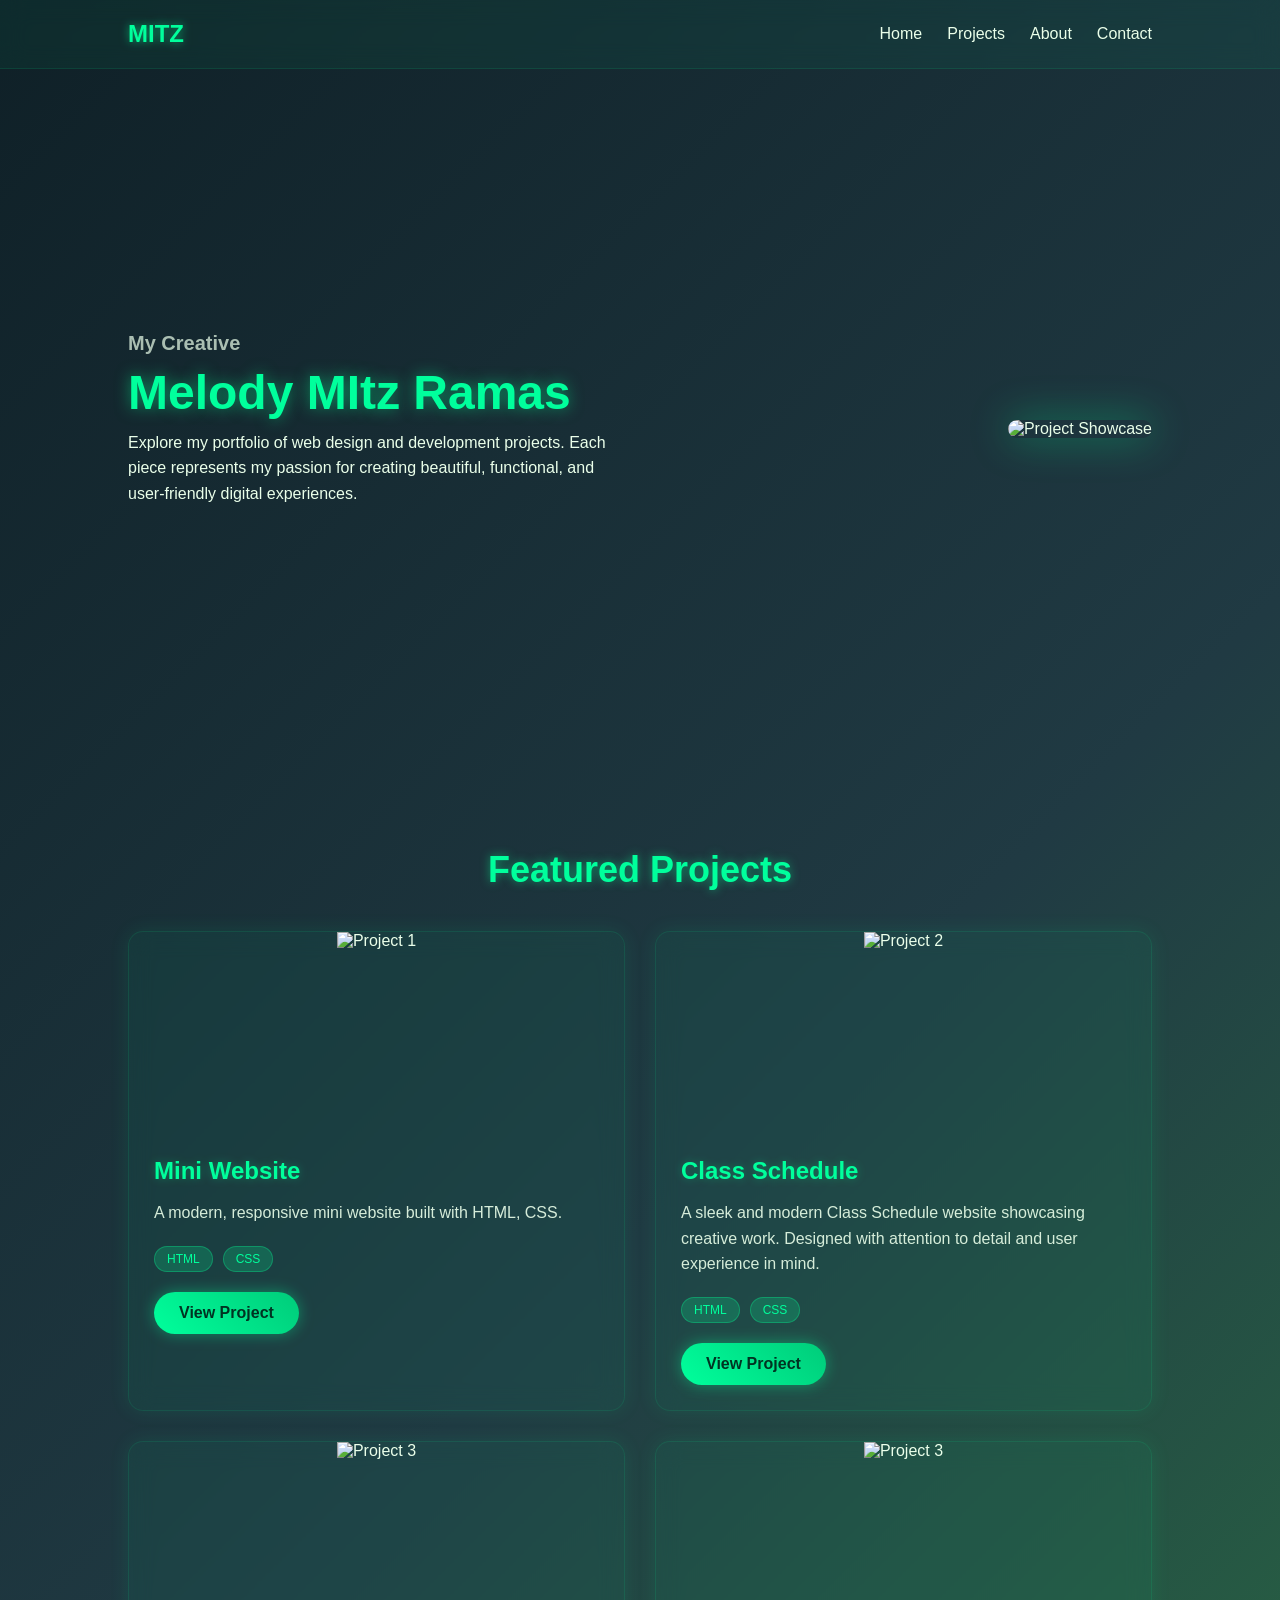
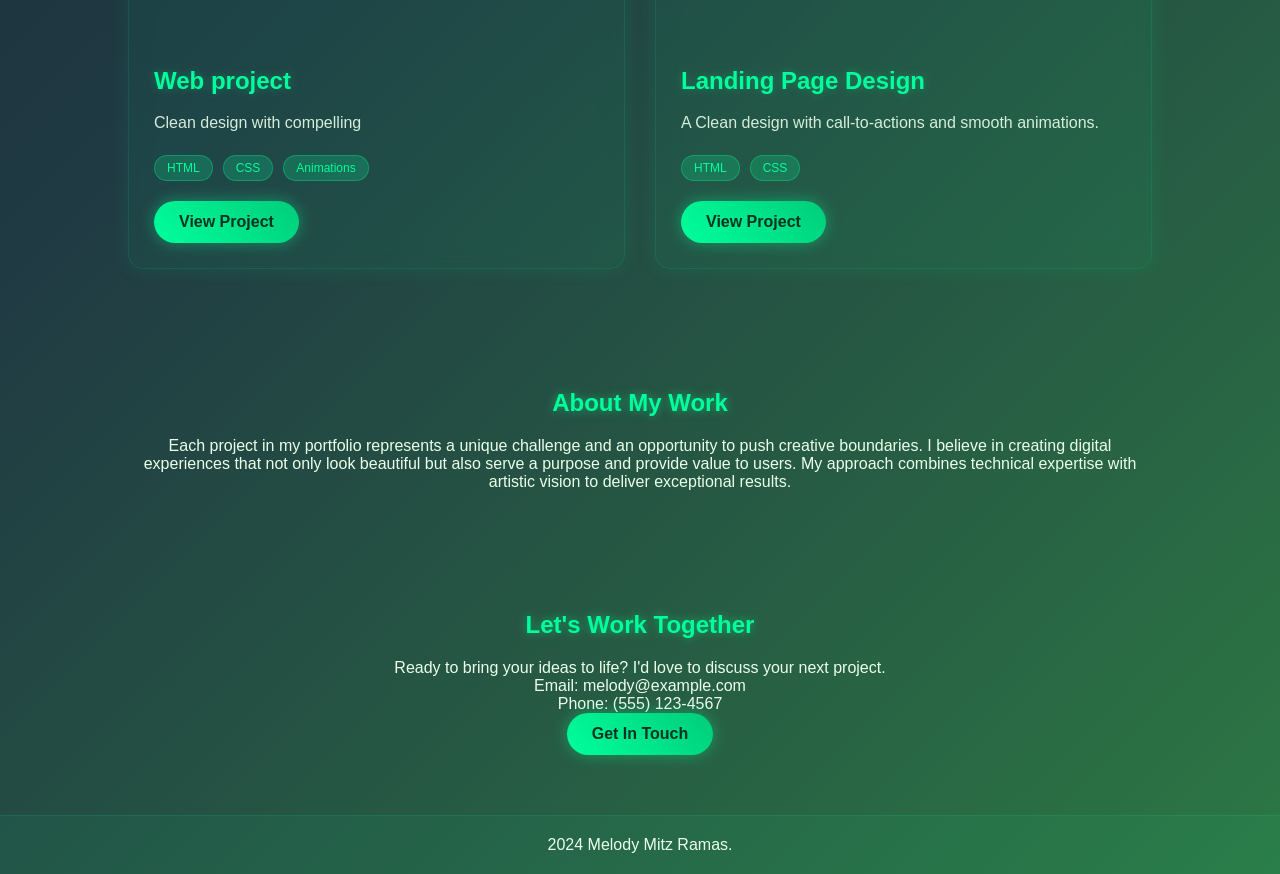
==== index.html @ 6067c441 "Add files via upload" ====
<!DOCTYPE html>
<html lang="en">
<head>
    <meta charset="UTF-8">
    <meta name="viewport" content="width=device-width, initial-scale=1.0">
    <title>My Projects - MITZ</title>
    <link rel="stylesheet" href="style.css">
</head>
<body>

<header>
    <nav class="navbar">
        <h1 class="logo">MITZ</h1>
        <ul class="nav-links">
            <li><a href="index.html">Home</a></li>
            <li><a href="#projects">Projects</a></li>
            <li><a href="#about">About</a></li>
            <li><a href="#contact">Contact</a></li>
        </ul>
    </nav>
</header>

<section class="hero">
    <div class="hero-text">
        <h2>My Creative</h2>
        <h1>Melody MItz Ramas</h1>
        <p>Explore my portfolio of web design and development projects. Each piece represents my passion for creating beautiful, functional, and user-friendly digital experiences.</p>
    </div>
    <div class="hero-img">
        <img src="img/pic1.png" alt="Project Showcase">
    </div>
</section>

<section id="projects" class="projects">
    <h2>Featured Projects</h2>
    <div class="project-grid">
        <div class="project-card">
            <div class="project-image">
                <img src="img/pic11.png" alt="Project 1">
            </div>
            <div class="project-content">
                <h3>Mini Website</h3>
                <p>A modern, responsive mini  website built with HTML, CSS.</p>
                <div class="project-tech">
                    <span>HTML</span>
                    <span>CSS</span>
                </div>
                <a href="melody mini website.html" class="btn">View Project</a>
            </div>
        </div>

        <div class="project-card">
            <div class="project-image">
                <img src="img/pic12.png" alt="Project 2">
            </div>
            <div class="project-content">
                <h3>Class Schedule</h3>
                <p>A sleek and modern Class Schedule website showcasing creative work. Designed with attention to detail and user experience in mind.</p>
                <div class="project-tech">
                    <span>HTML</span>
                    <span>CSS</span>
                </div>
                <a href="studentgrade.html" class="btn">View Project</a>
            </div>
        </div>

        <div class="project-card">
            <div class="project-image">
                <img src="img/pic13.png" alt="Project 3">
            </div>
            <div class="project-content">
                <h3>Web project</h3>
                <p>Clean design with compelling </p>
                <div class="project-tech">
                    <span>HTML</span>
                    <span>CSS</span>
                    <span>Animations</span>
                </div>
                <a href="webproject.html" class="btn">View Project</a>
            </div>
        </div>

        <div class="project-card">
            <div class="project-image">
                <img src="img/pic14.png" alt="Project 3">
            </div>
            <div class="project-content">
                <h3>Landing Page Design</h3>
                <p> A Clean design with call-to-actions and smooth animations.</p>
                <div class="project-tech">
                    <span>HTML</span>
                    <span>CSS</span>
                </div>
                <a href="poster.html" class="btn">View Project</a>
            </div>
    </div>
</section>

<section id="about" class="about">
    <h2>About My Work</h2>
    <p>
        Each project in my portfolio represents a unique challenge and an opportunity to push creative boundaries.
        I believe in creating digital experiences that not only look beautiful but also serve a purpose and provide value to users.
        My approach combines technical expertise with artistic vision to deliver exceptional results.
    </p>
</section>

<section id="contact" class="contact">
    <h2>Let's Work Together</h2>
    <p>Ready to bring your ideas to life? I'd love to discuss your next project.</p>
    <p>Email: melody@example.com</p>
    <p>Phone: (555) 123-4567</p>
    <a href="mailto:melodyramas363@example.com" class="btn">Get In Touch</a>
</section>

<footer>
    <p> 2024 Melody Mitz Ramas.</p>
</footer>

</body>
</html>
---- style.css ----
* {
    margin: 0;
    padding: 0;
    box-sizing: border-box;
    font-family: 'Poppins', sans-serif;
}

body {
    background: linear-gradient(135deg, #0f2027, #203a43, #2c7744);
    color: #eaffea;
}

html {
    scroll-behavior: smooth;
}

.navbar {
    display: flex;
    justify-content: space-between;
    align-items: center;
    padding: 20px 10%;
    background: rgba(0, 255, 150, 0.05);
    backdrop-filter: blur(12px);
    border-bottom: 1px solid rgba(0,255,150,0.1);
}

.logo {
    font-size: 24px;
    font-weight: bold;
    color: #00ff9c;
    text-shadow: 0 0 10px rgba(0,255,150,0.6);
}

.nav-links {
    list-style: none;
    display: flex;
}

.nav-links li {
    margin-left: 25px;
}

.nav-links a {
    text-decoration: none;
    color: #eaffea;
    transition: 0.3s;
    position: relative;
}

.nav-links a:hover {
    color: #00ff9c;
}

.nav-links a::after {
    content: "";
    position: absolute;
    width: 0%;
    height: 2px;
    background: #00ff9c;
    left: 0;
    bottom: -5px;
    transition: 0.3s;
}

.nav-links a:hover::after {
    width: 100%;
}


.hero {
    display: flex;
    align-items: center;
    justify-content: space-between;
    padding: 60px 10%;
    min-height: 80vh;
}

.hero-text {
    max-width: 500px;
}

.hero-text h2 {
    font-size: 20px;
    opacity: 0.7;
}

.hero-text h1 {
    font-size: 48px;
    margin: 10px 0;
    color: #00ff9c;
    text-shadow: 0 0 15px rgba(0,255,150,0.5);
}

.hero-text p {
    margin-bottom: 20px;
    line-height: 1.6;
}

.btn {
    padding: 12px 25px;
    background: linear-gradient(45deg, #00ff9c, #00cc7a);
    color: #003322;
    border-radius: 25px;
    text-decoration: none;
    transition: 0.3s;
    box-shadow: 0 0 15px rgba(0,255,150,0.4);
}

.btn:hover {
    background: #00ff9c;
    box-shadow: 0 0 25px rgba(0,255,150,0.8);
    transform: scale(1.05);
}


.hero-img img {
    width: 350px;
    border-radius: 200px;
    box-shadow: 0 0 40px rgba(0,255,150,0.4);
    transition: 0.4s;
}

.hero-img img:hover {
    transform: scale(1.1);
    box-shadow: 0 0 60px rgba(0,255,150,0.7);
}



.about {
    padding: 60px 10%;
    text-align: center;
}

.about h2 {
    margin-bottom: 20px;
    color: #00ff9c;
    text-shadow: 0 0 10px rgba(0,255,150,0.5);
}



.contact {
    padding: 60px 10%;
    text-align: center;
}

.contact h2 {
    margin-bottom: 20px;
    color: #00ff9c;
    text-shadow: 0 0 10px rgba(0,255,150,0.5);
}


footer {
    text-align: center;
    padding: 20px;
    background: rgba(0,255,150,0.05);
    border-top: 1px solid rgba(0,255,150,0.1);
}

/* Projects Section */
.projects {
    padding: 60px 10%;
    text-align: center;
}

.projects h2 {
    margin-bottom: 40px;
    color: #00ff9c;
    text-shadow: 0 0 10px rgba(0,255,150,0.5);
    font-size: 36px;
}

.project-grid {
    display: grid;
    grid-template-columns: repeat(auto-fit, minmax(350px, 1fr));
    gap: 30px;
    margin-top: 40px;
}

.project-card {
    background: rgba(0, 255, 150, 0.05);
    backdrop-filter: blur(12px);
    border: 1px solid rgba(0,255,150,0.1);
    border-radius: 15px;
    overflow: hidden;
    transition: 0.3s;
    box-shadow: 0 0 20px rgba(0,255,150,0.1);
}

.project-card:hover {
    transform: translateY(-10px);
    box-shadow: 0 0 40px rgba(0,255,150,0.3);
    border-color: rgba(0,255,150,0.3);
}

.project-image {
    width: 100%;
    height: 200px;
    overflow: hidden;
}

.project-image img {
    width: 100%;
    height: 100%;
    object-fit: cover;
    transition: 0.3s;
}

.project-card:hover .project-image img {
    transform: scale(1.1);
}

.project-content {
    padding: 25px;
    text-align: left;
}

.project-content h3 {
    color: #00ff9c;
    margin-bottom: 15px;
    font-size: 24px;
    text-shadow: 0 0 10px rgba(0,255,150,0.3);
}

.project-content p {
    line-height: 1.6;
    margin-bottom: 20px;
    opacity: 0.9;
}

.project-tech {
    display: flex;
    flex-wrap: wrap;
    gap: 10px;
    margin-bottom: 20px;
}

.project-tech span {
    background: rgba(0,255,150,0.2);
    color: #00ff9c;
    padding: 5px 12px;
    border-radius: 20px;
    font-size: 12px;
    font-weight: 500;
    border: 1px solid rgba(0,255,150,0.3);
}

.btn {
    display: inline-block;
    padding: 12px 25px;
    background: linear-gradient(45deg, #00ff9c, #00cc7a);
    color: #003322;
    border-radius: 25px;
    text-decoration: none;
    transition: 0.3s;
    box-shadow: 0 0 15px rgba(0,255,150,0.4);
    font-weight: 600;
}

.btn:hover {
    background: #00ff9c;
    box-shadow: 0 0 25px rgba(0,255,150,0.8);
    transform: scale(1.05);
    color: #003322;
}


@media (max-width: 900px) {
    .hero {
        flex-direction: column;
        text-align: center;
    }

    .hero-img img {
        width: 250px;
        margin-top: 20px;
    }

    .nav-links {
        display: none;
    }

    .project-grid {
        grid-template-columns: 1fr;
        gap: 20px;
    }

    .project-card {
        margin: 0 10px;
    }
}
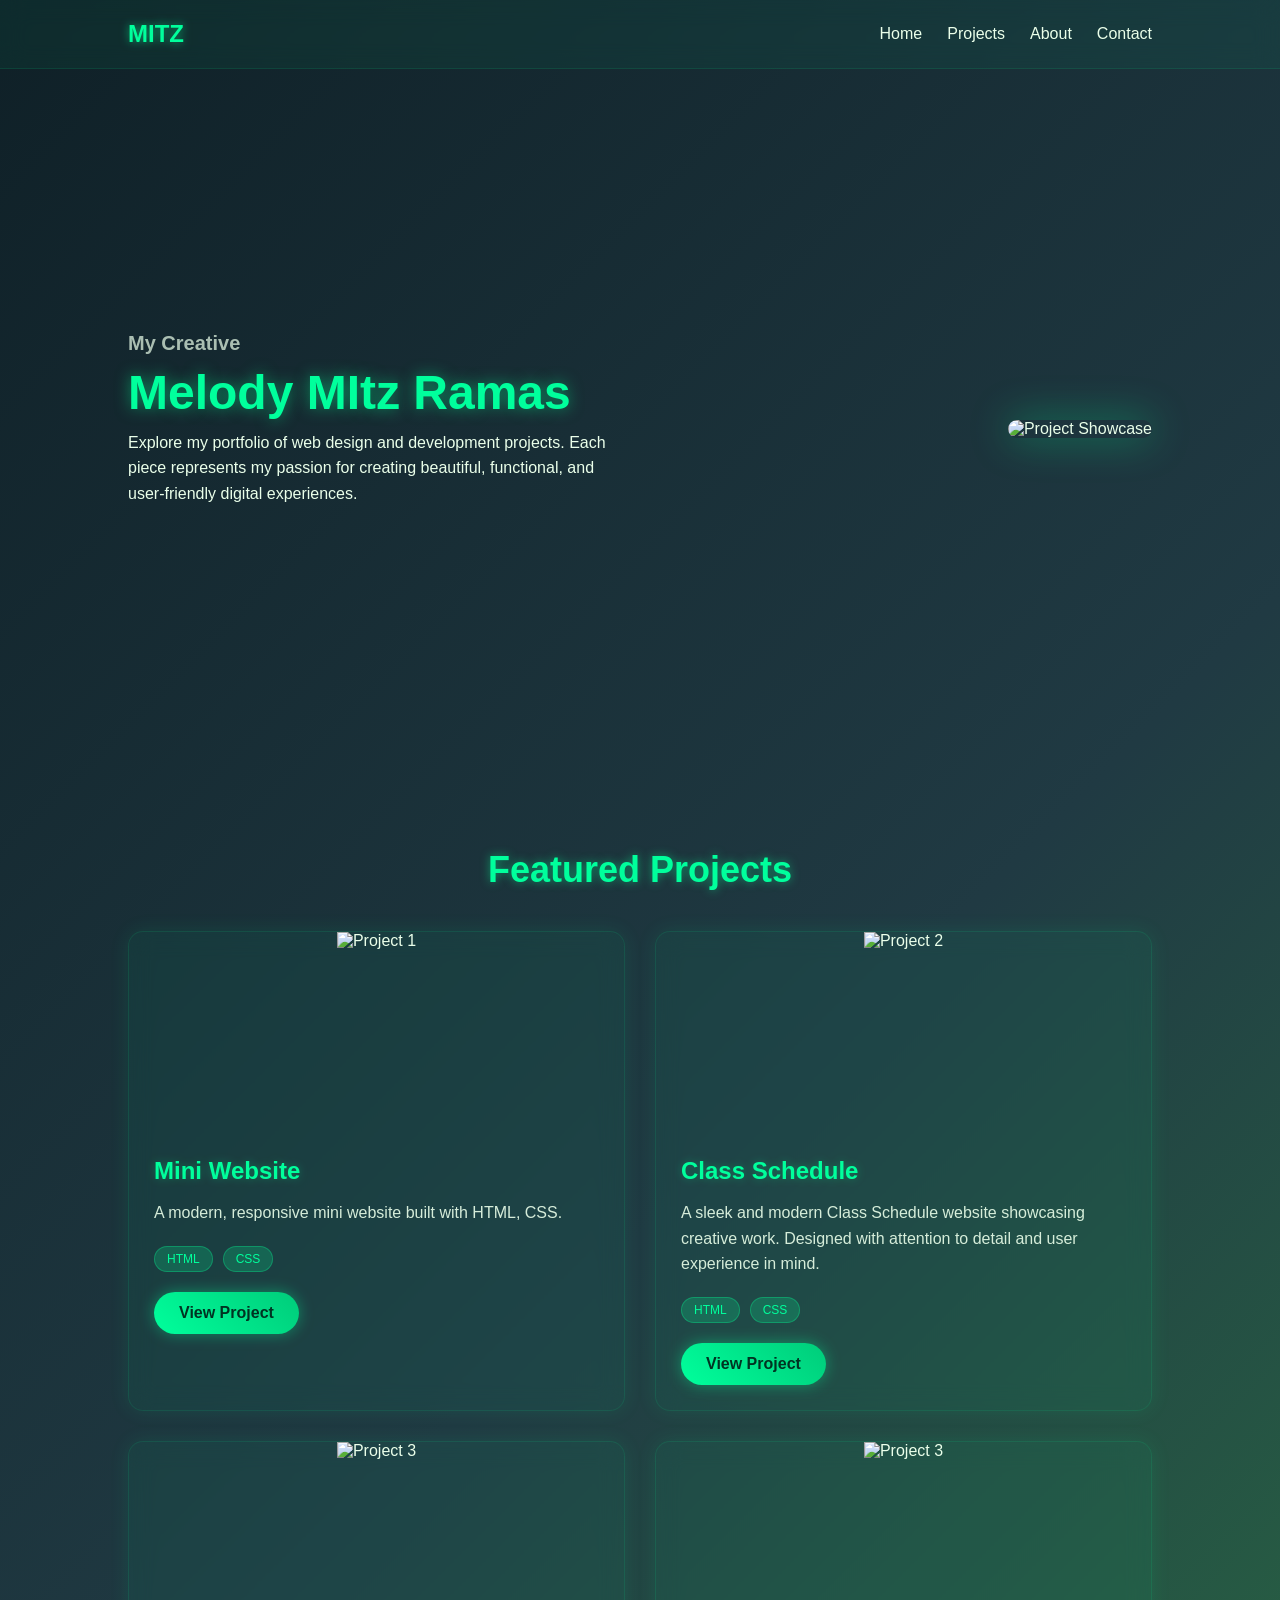
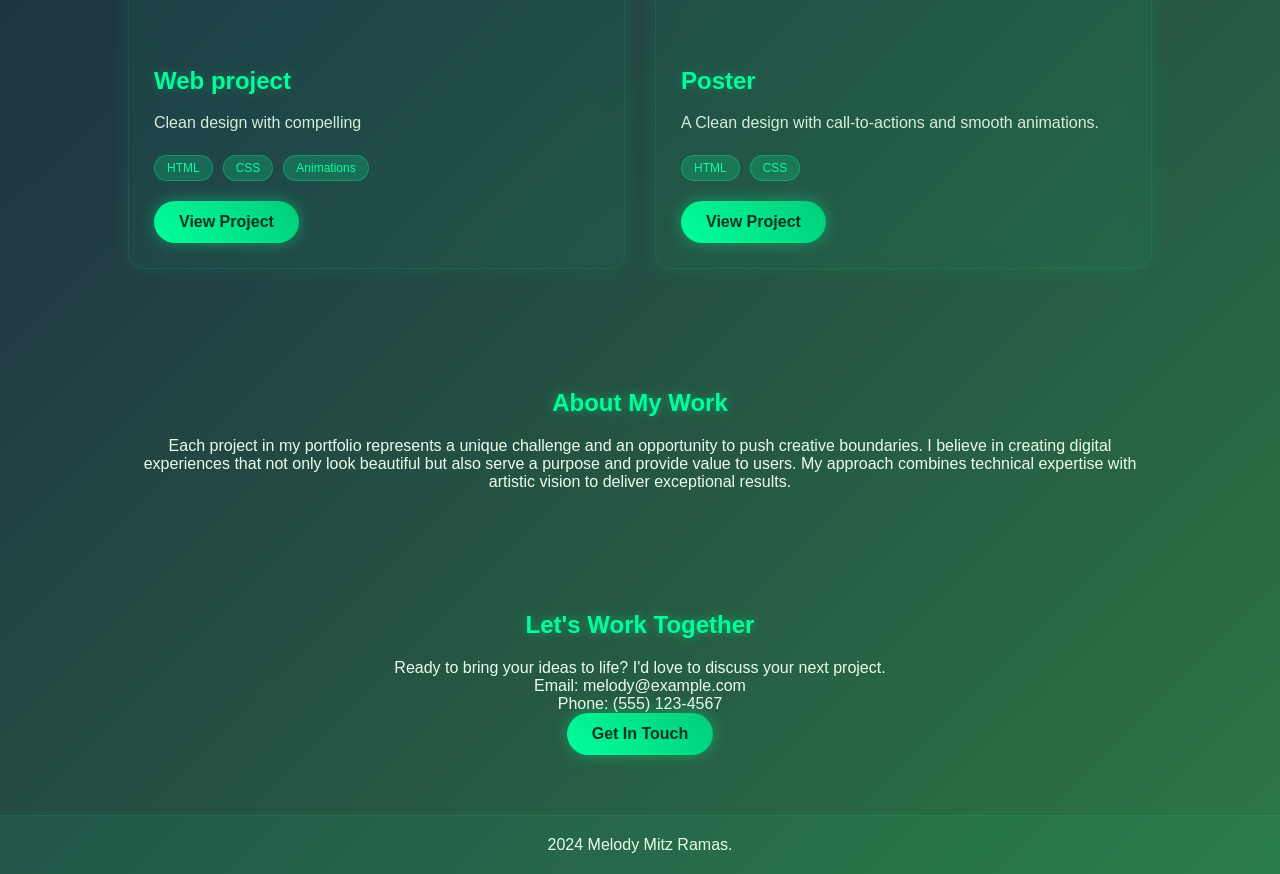
==== commit a4178453: "Fix HTML encoding issues in index.html" ====
--- a/index.html
+++ b/index.html
@@ -85,7 +85,7 @@
                 <img src="img/pic14.png" alt="Project 3">
             </div>
             <div class="project-content">
-                <h3>Landing Page Design</h3>
+                <h3>Poster</h3>
                 <p> A Clean design with call-to-actions and smooth animations.</p>
                 <div class="project-tech">
                     <span>HTML</span>
@@ -118,4 +118,4 @@
 </footer>
 
 </body>
-</html>+</html>
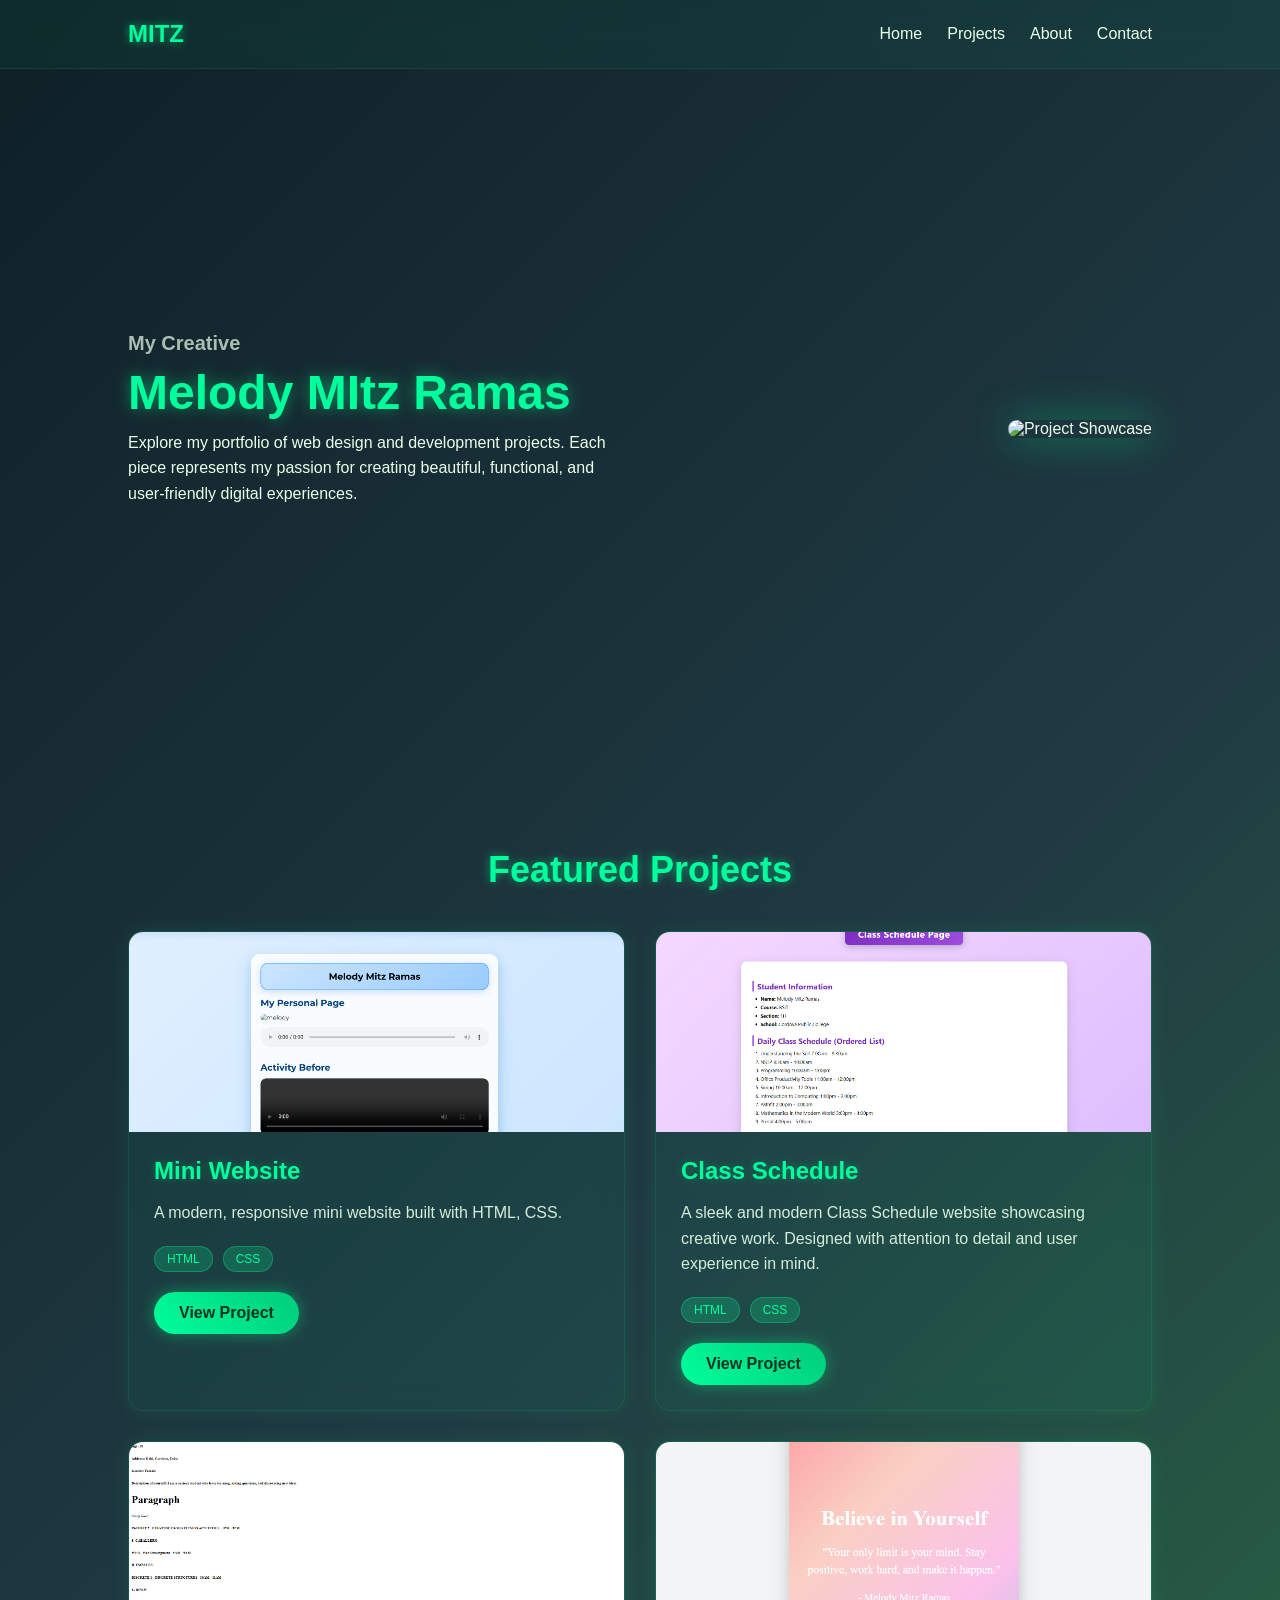
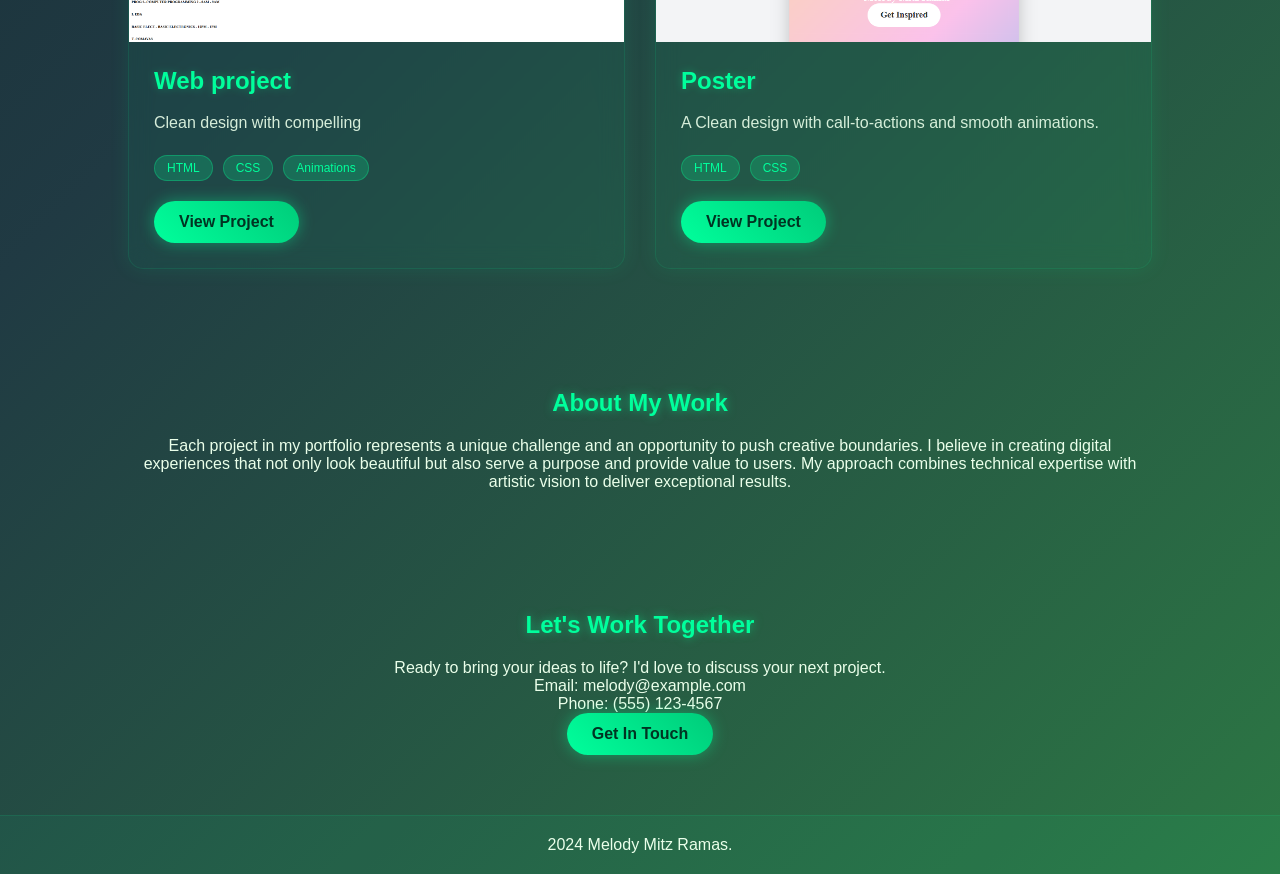
==== commit 8200e6ff: "Update index.html" ====
--- a/index.html
+++ b/index.html
@@ -36,7 +36,7 @@
     <div class="project-grid">
         <div class="project-card">
             <div class="project-image">
-                <img src="img/pic11.png" alt="Project 1">
+                <img src="pic11.png" alt="Project 1">
             </div>
             <div class="project-content">
                 <h3>Mini Website</h3>
@@ -51,7 +51,7 @@
 
         <div class="project-card">
             <div class="project-image">
-                <img src="img/pic12.png" alt="Project 2">
+                <img src="pic12.png" alt="Project 2">
             </div>
             <div class="project-content">
                 <h3>Class Schedule</h3>
@@ -66,7 +66,7 @@
 
         <div class="project-card">
             <div class="project-image">
-                <img src="img/pic13.png" alt="Project 3">
+                <img src="pic13.png" alt="Project 3">
             </div>
             <div class="project-content">
                 <h3>Web project</h3>
@@ -82,7 +82,7 @@
 
         <div class="project-card">
             <div class="project-image">
-                <img src="img/pic14.png" alt="Project 3">
+                <img src="pic14.png" alt="Project 3">
             </div>
             <div class="project-content">
                 <h3>Poster</h3>
